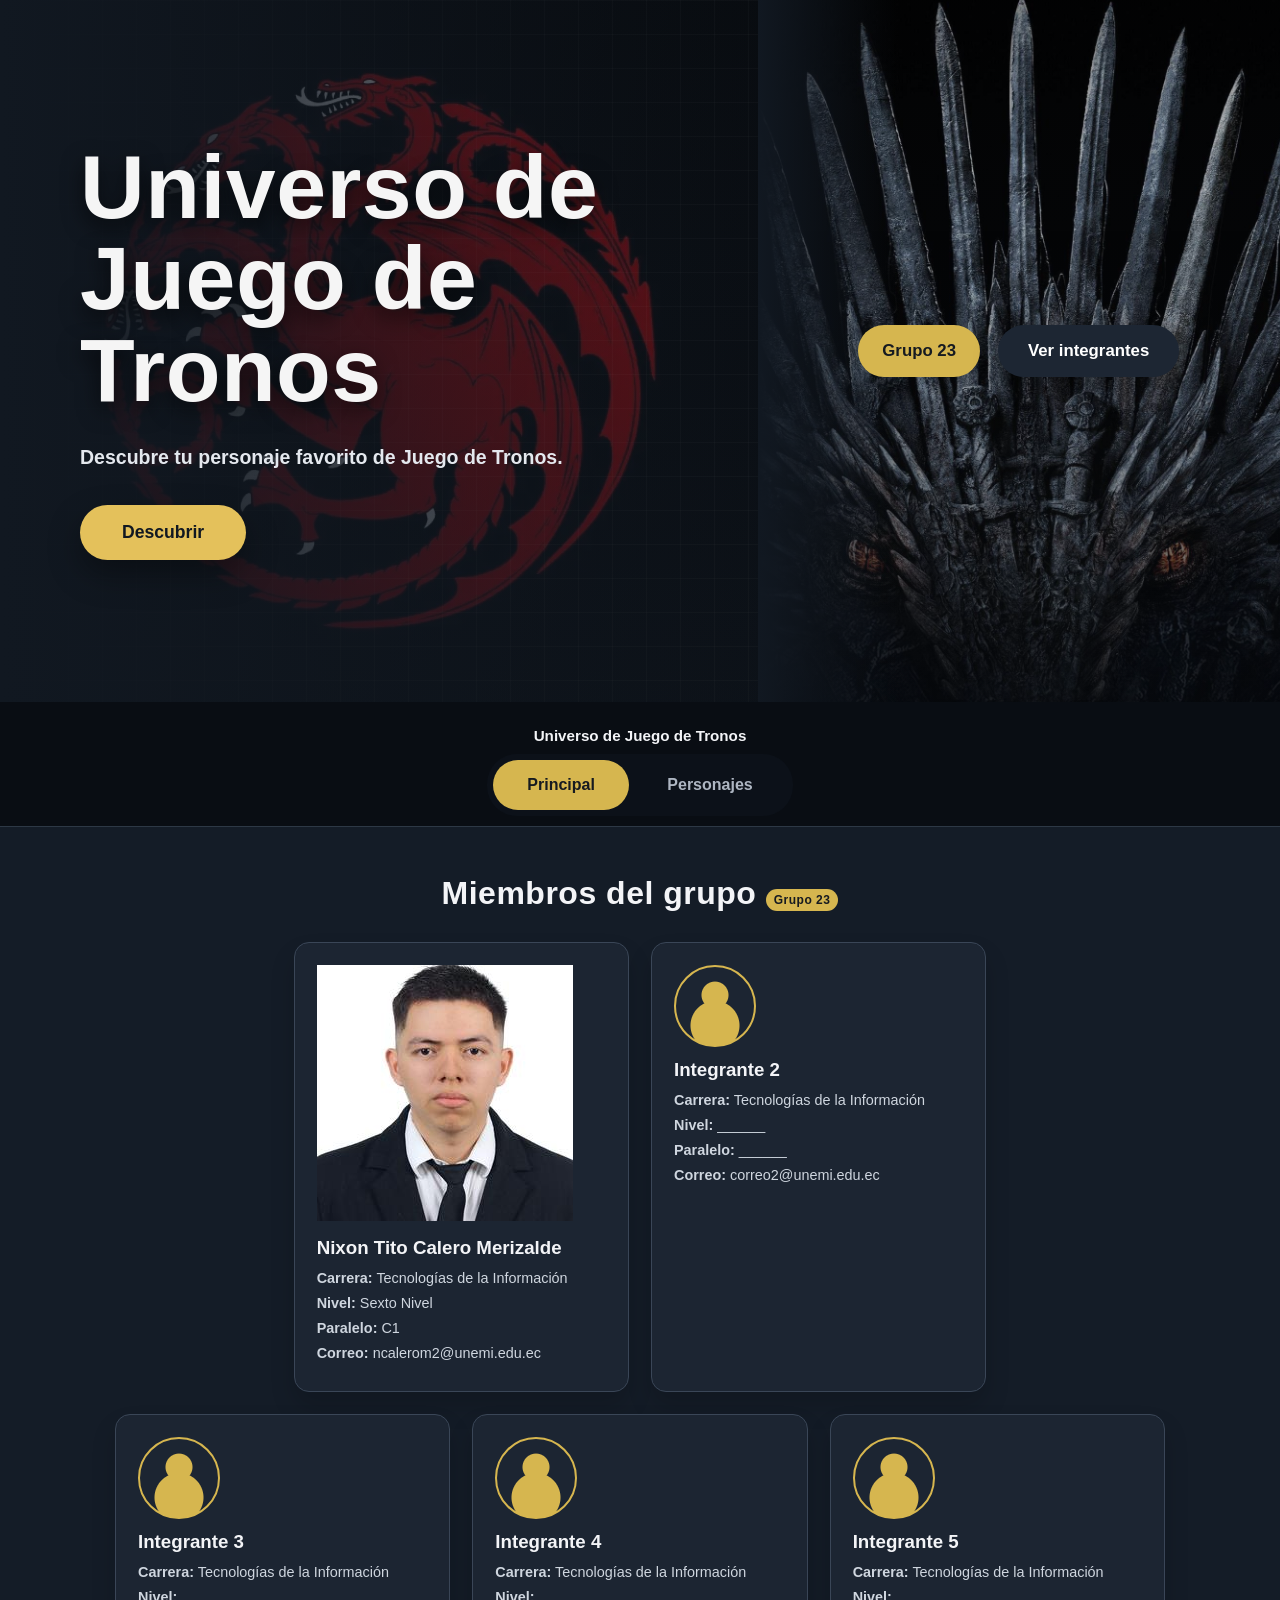
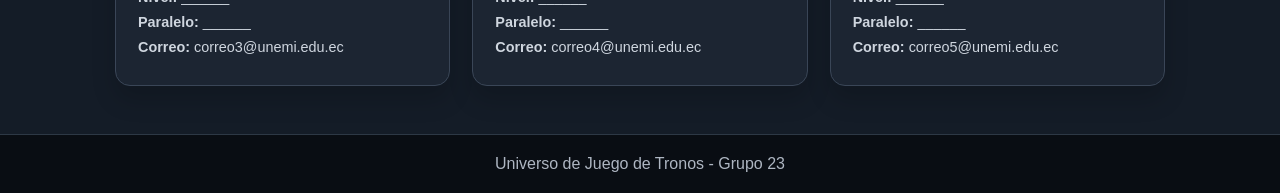
==== index.html @ a5ca1d45 "Add files via upload" ====
<!DOCTYPE html>
<html lang="es">
<head>
  <meta charset="UTF-8" />
  <meta name="viewport" content="width=device-width, initial-scale=1.0" />
  <title>Universo de Juego de Tronos</title>
  <link rel="stylesheet" href="styles.css" />
</head>
<body>

  <header class="hero">
    <section class="hero-title">
      <div class="hero-text">
        <h1>Universo de<br>Juego de<br>Tronos</h1>

        <p class="hero-description">
          Descubre tu personaje favorito de Juego de Tronos.
        </p>

        <a href="personajes.html" class="hero-btn">Descubrir</a>
      </div>
    </section>

    <section class="hero-side">
      <div class="hero-card">
        <span class="tag">Grupo 23</span>
        <a href="#integrantes" class="btn-dark">Ver integrantes</a>
      </div>
    </section>
  </header>

  <nav class="main-nav">
    <p>Universo de Juego de Tronos</p>

    <div class="nav-links">
      <a class="active" href="index.html">Principal</a>
      <a href="personajes.html">Personajes</a>
    </div>
  </nav>

  <main>
    <section id="integrantes" class="section">
      <h2>Miembros del grupo <span class="tag small">Grupo 23</span></h2>

      <div class="members-grid">
        <article class="member-card">
          <img class="member-photo" src="assets/nixon.jpg" alt="Foto de Nixon">
          <h3>Nixon Tito Calero Merizalde </h3>
          <p><b>Carrera:</b> Tecnologías de la Información</p>
          <p><b>Nivel:</b> Sexto Nivel </p>
          <p><b>Paralelo:</b> C1 </p>
          <p><b>Correo:</b> ncalerom2@unemi.edu.ec</p>
        </article>

        <article class="member-card">
          <div class="avatar"></div>
          <h3>Integrante 2</h3>
          <p><b>Carrera:</b> Tecnologías de la Información</p>
          <p><b>Nivel:</b> ______</p>
          <p><b>Paralelo:</b> ______</p>
          <p><b>Correo:</b> correo2@unemi.edu.ec</p>
        </article>

        <article class="member-card">
          <div class="avatar"></div>
          <h3>Integrante 3</h3>
          <p><b>Carrera:</b> Tecnologías de la Información</p>
          <p><b>Nivel:</b> ______</p>
          <p><b>Paralelo:</b> ______</p>
          <p><b>Correo:</b> correo3@unemi.edu.ec</p>
        </article>

        <article class="member-card">
          <div class="avatar"></div>
          <h3>Integrante 4</h3>
          <p><b>Carrera:</b> Tecnologías de la Información</p>
          <p><b>Nivel:</b> ______</p>
          <p><b>Paralelo:</b> ______</p>
          <p><b>Correo:</b> correo4@unemi.edu.ec</p>
        </article>

        <article class="member-card">
          <div class="avatar"></div>
          <h3>Integrante 5</h3>
          <p><b>Carrera:</b> Tecnologías de la Información</p>
          <p><b>Nivel:</b> ______</p>
          <p><b>Paralelo:</b> ______</p>
          <p><b>Correo:</b> correo5@unemi.edu.ec</p>
        </article>
      </div>
    </section>
  </main>

  <footer>
    <p>Universo de Juego de Tronos - Grupo 23</p>
  </footer>

</body>
</html>
---- styles.css ----
*{
  box-sizing:border-box;
  margin:0;
  padding:0;
}

html{
  scroll-behavior:smooth;
}

body{
  min-height:100vh;
  background:#111821;
  color:#f3f4f7;
  font-family:"Trebuchet MS", Arial, Helvetica, sans-serif;
}

a{
  color:inherit;
  text-decoration:none;
}

.hero{
  width:100%;
  margin:0;
  display:grid;
  grid-template-columns:1.45fr 1fr;
  min-height:78vh;
  background:#151c25;
  overflow:hidden;
}

.hero-title{
  display:flex;
  align-items:center;
  padding:70px 80px;
  background:
    linear-gradient(rgba(17,24,33,.45),rgba(17,24,33,.72)),
    url("assets/dragon.jpg") center center/cover no-repeat;
  position:relative;
  overflow:hidden;
}

.hero-title::before{
  content:"";
  position:absolute;
  inset:0;
  background:
    linear-gradient(rgba(255,255,255,.025) 1px,transparent 1px),
    linear-gradient(90deg,rgba(255,255,255,.025) 1px,transparent 1px);
  background-size:34px 34px;
}

.hero-title::after{
  content:"";
  position:absolute;
  inset:0;
  background:linear-gradient(90deg,#111821 0%,rgba(17,24,33,.55) 45%,rgba(17,24,33,.08) 100%);
}

.hero-text{
  max-width:760px;
  position:relative;
  z-index:2;
}

.hero-title h1{
  font-size:clamp(4rem,7vw,6.6rem);
  line-height:1.02;
  letter-spacing:.5px;
  font-weight:900;
  color:#f5f5f5;
  text-shadow:0 8px 22px rgba(0,0,0,.65);
}

.hero-description{
  max-width:620px;
  margin-top:26px;
  font-size:1.22rem;
  line-height:1.6;
  color:#e4e8ee;
  font-weight:700;
}

.hero-btn{
  display:inline-block;
  margin-top:32px;
  background:#e4c15b;
  color:#111821;
  font-weight:900;
  padding:17px 42px;
  border-radius:45px;
  font-size:1.1rem;
  transition:.25s;
  box-shadow:0 14px 32px rgba(0,0,0,.35);
}

.hero-btn:hover{
  transform:translateY(-3px);
  background:#f0cb63;
}

.hero-side{
  background:
    linear-gradient(rgba(8,12,18,.10),rgba(8,12,18,.55)),
    url("assets/banner.jpg") center center/cover no-repeat;
  display:flex;
  align-items:center;
  justify-content:center;
  padding:48px 42px;
  min-height:78vh;
  position:relative;
}

.hero-side::before{
  content:"";
  position:absolute;
  left:0;
  top:0;
  bottom:0;
  width:140px;
  background:linear-gradient(90deg,#111821,transparent);
}

.hero-card{
  width:100%;
  position:relative;
  z-index:2;
  display:flex;
  justify-content:center;
  align-items:center;
  gap:18px;
}

.tag{
  display:inline-block;
  background:#d6b64f;
  color:#161a20;
  font-weight:900;
  padding:16px 24px;
  border-radius:28px;
  font-size:1.05rem;
}

.tag.small{
  padding:4px 8px;
  font-size:.75rem;
  border-radius:14px;
}

.btn-dark{
  display:inline-block;
  background:#1d2633;
  color:#fff;
  padding:16px 30px;
  border-radius:28px;
  font-weight:900;
  font-size:1.05rem;
  box-shadow:0 10px 25px rgba(0,0,0,.35);
  transition:.25s;
}

.btn-dark:hover{
  background:#273245;
  transform:translateY(-2px);
}

.main-nav{
  width:100%;
  margin:0;
  background:#090d13;
  border-bottom:1px solid #2d3845;
  display:flex;
  flex-direction:column;
  align-items:center;
  padding:25px 15px 10px;
}

.main-nav p{
  font-size:.95rem;
  font-weight:900;
  margin-bottom:10px;
}

.nav-links{
  background:#0c1119;
  border-radius:30px;
  padding:6px;
}

.nav-links a{
  display:inline-block;
  padding:16px 34px;
  border-radius:26px;
  color:#aeb6c2;
  font-weight:900;
  transition:.25s;
}

.nav-links a:hover,
.nav-links a.active{
  background:#d6b64f;
  color:#161a20;
}

.section{
  width:100%;
  margin:0;
  padding:48px 20px;
  background:#141c27;
  border-bottom:1px solid #2d3845;
}

.section h2{
  text-align:center;
  font-size:2rem;
  margin-bottom:30px;
  font-weight:900;
  letter-spacing:.5px;
}

.members-grid{
  max-width:1050px;
  margin:0 auto;
  display:grid;
  grid-template-columns:repeat(6,1fr);
  gap:22px;
}

.member-card{
  grid-column:span 2;
}

.member-card:nth-child(1){
  grid-column:2 / span 2;
}

.member-card:nth-child(2){
  grid-column:4 / span 2;
}

.member-card:nth-child(3){
  grid-column:1 / span 2;
}

.member-card:nth-child(4){
  grid-column:3 / span 2;
}

.member-card:nth-child(5){
  grid-column:5 / span 2;
}

.member-card,
.character-card{
  background:rgba(29,38,51,.95);
  border:1px solid #3a4657;
  border-radius:15px;
  padding:22px;
  box-shadow:0 14px 24px rgba(0,0,0,.16);
}

.member-card h3,
.character-card h3{
  margin:12px 0 10px;
  font-weight:900;
}

.member-card p,
.character-card p{
  font-size:.9rem;
  color:#cfd6df;
  margin:7px 0;
  line-height:1.25;
}

.avatar{
  width:82px;
  height:82px;
  border:2px solid #d6b64f;
  border-radius:50%;
  background:
    radial-gradient(circle at 50% 36%,#d6b64f 0 13px,transparent 14px),
    radial-gradient(circle at 50% 75%,#d6b64f 0 24px,transparent 25px);
}

.page-header{
  width:100%;
  margin:0;
  padding:70px 25px;
  background:
    linear-gradient(rgba(8,12,18,.68),rgba(8,12,18,.82)),
    url("assets/banner.jpg") center/cover;
  border:none;
  text-align:center;
}

.page-header h1{
  font-size:clamp(2.4rem,5vw,4.7rem);
  letter-spacing:2px;
  font-weight:900;
}

.page-header p,
.section-text{
  color:#cfd6df;
  text-align:center;
  margin-top:12px;
}

.quiz-section h2{
  margin-bottom:8px;
}

.quiz-box{
  margin:28px auto 0;
  max-width:760px;
  display:grid;
  grid-template-columns:1fr;
  gap:16px;
  background:rgba(29,38,51,.95);
  border:1px solid #3a4657;
  border-radius:14px;
  padding:24px;
}

.quiz-box label{
  color:#f3f4f7;
  font-weight:800;
}

.quiz-box select,
#buscador{
  width:100%;
  margin-top:8px;
  padding:13px;
  border:1px solid #3a4657;
  border-radius:8px;
  background:#101720;
  color:#f3f4f7;
}

.quiz-box button,
.card-btn{
  border:0;
  background:#d6b64f;
  color:#161a20;
  padding:13px 18px;
  border-radius:25px;
  font-weight:900;
  cursor:pointer;
}

.quiz-result{
  max-width:760px;
  margin:22px auto 0;
  display:grid;
  grid-template-columns:130px 1fr;
  gap:18px;
  align-items:center;
  background:#1d2633;
  border:1px solid #d6b64f;
  border-radius:14px;
  padding:18px;
}

.quiz-result img{
  width:130px;
  height:130px;
  object-fit:cover;
  border-radius:12px;
}

.section-head{
  max-width:1100px;
  margin:0 auto 24px;
  display:flex;
  justify-content:space-between;
  gap:25px;
  align-items:end;
}

.section-head h2,
.section-head .section-text{
  text-align:left;
  margin-bottom:0;
}

#buscador{
  max-width:320px;
}

.status{
  text-align:center;
  color:#cfd6df;
  padding:20px;
}

.characters-grid{
  max-width:1100px;
  margin:0 auto;
  display:grid;
  grid-template-columns:repeat(4,1fr);
  gap:18px;
}

.character-card{
  padding:0;
  overflow:hidden;
  transition:transform .25s,border-color .25s;
}

.character-card:hover{
  transform:translateY(-5px);
  border-color:#d6b64f;
}

.character-card img{
  width:100%;
  height:230px;
  object-fit:cover;
  display:block;
}

.character-info{
  padding:18px;
}

.card-btn{
  width:100%;
  margin-top:12px;
}

.modal{
  position:fixed;
  inset:0;
  background:rgba(0,0,0,.75);
  display:flex;
  justify-content:center;
  align-items:center;
  padding:20px;
}

.modal-content{
  max-width:420px;
  width:100%;
  background:#1d2633;
  border:1px solid #d6b64f;
  border-radius:16px;
  padding:24px;
  position:relative;
}

.modal-content img{
  width:100%;
  height:270px;
  object-fit:cover;
  border-radius:12px;
  margin-bottom:14px;
}

.close{
  position:absolute;
  top:10px;
  right:14px;
  border:0;
  background:transparent;
  color:#fff;
  font-size:2rem;
  cursor:pointer;
}

.hidden{
  display:none;
}

footer{
  width:100%;
  margin:0;
  background:#090d13;
  padding:20px;
  text-align:center;
  color:#aeb6c2;
}

@media(max-width:900px){
  .hero{
    grid-template-columns:1fr;
    min-height:auto;
  }

  .hero-title,
  .hero-side{
    min-height:auto;
    padding:36px 24px;
  }

  .hero-title h1{
    font-size:clamp(3rem,11vw,4.6rem);
  }

  .hero-card{
    justify-content:flex-start;
  }

  .members-grid{
    grid-template-columns:repeat(2,1fr);
  }

  .member-card,
  .member-card:nth-child(1),
  .member-card:nth-child(2),
  .member-card:nth-child(3),
  .member-card:nth-child(4),
  .member-card:nth-child(5){
    grid-column:auto;
  }

  .characters-grid{
    grid-template-columns:repeat(2,1fr);
  }

  .section-head{
    flex-direction:column;
    align-items:stretch;
  }

  #buscador{
    max-width:100%;
  }
}

@media(max-width:560px){
  .hero-title{
    padding:30px 22px;
  }

  .hero-title h1{
    letter-spacing:1px;
  }

  .hero-card{
    flex-direction:column;
    align-items:flex-start;
  }

  .tag,
  .btn-dark{
    font-size:.95rem;
    padding:13px 22px;
  }

  .members-grid,
  .characters-grid,
  .quiz-result{
    grid-template-columns:1fr;
  }

  .nav-links a{
    padding:13px 18px;
  }
}
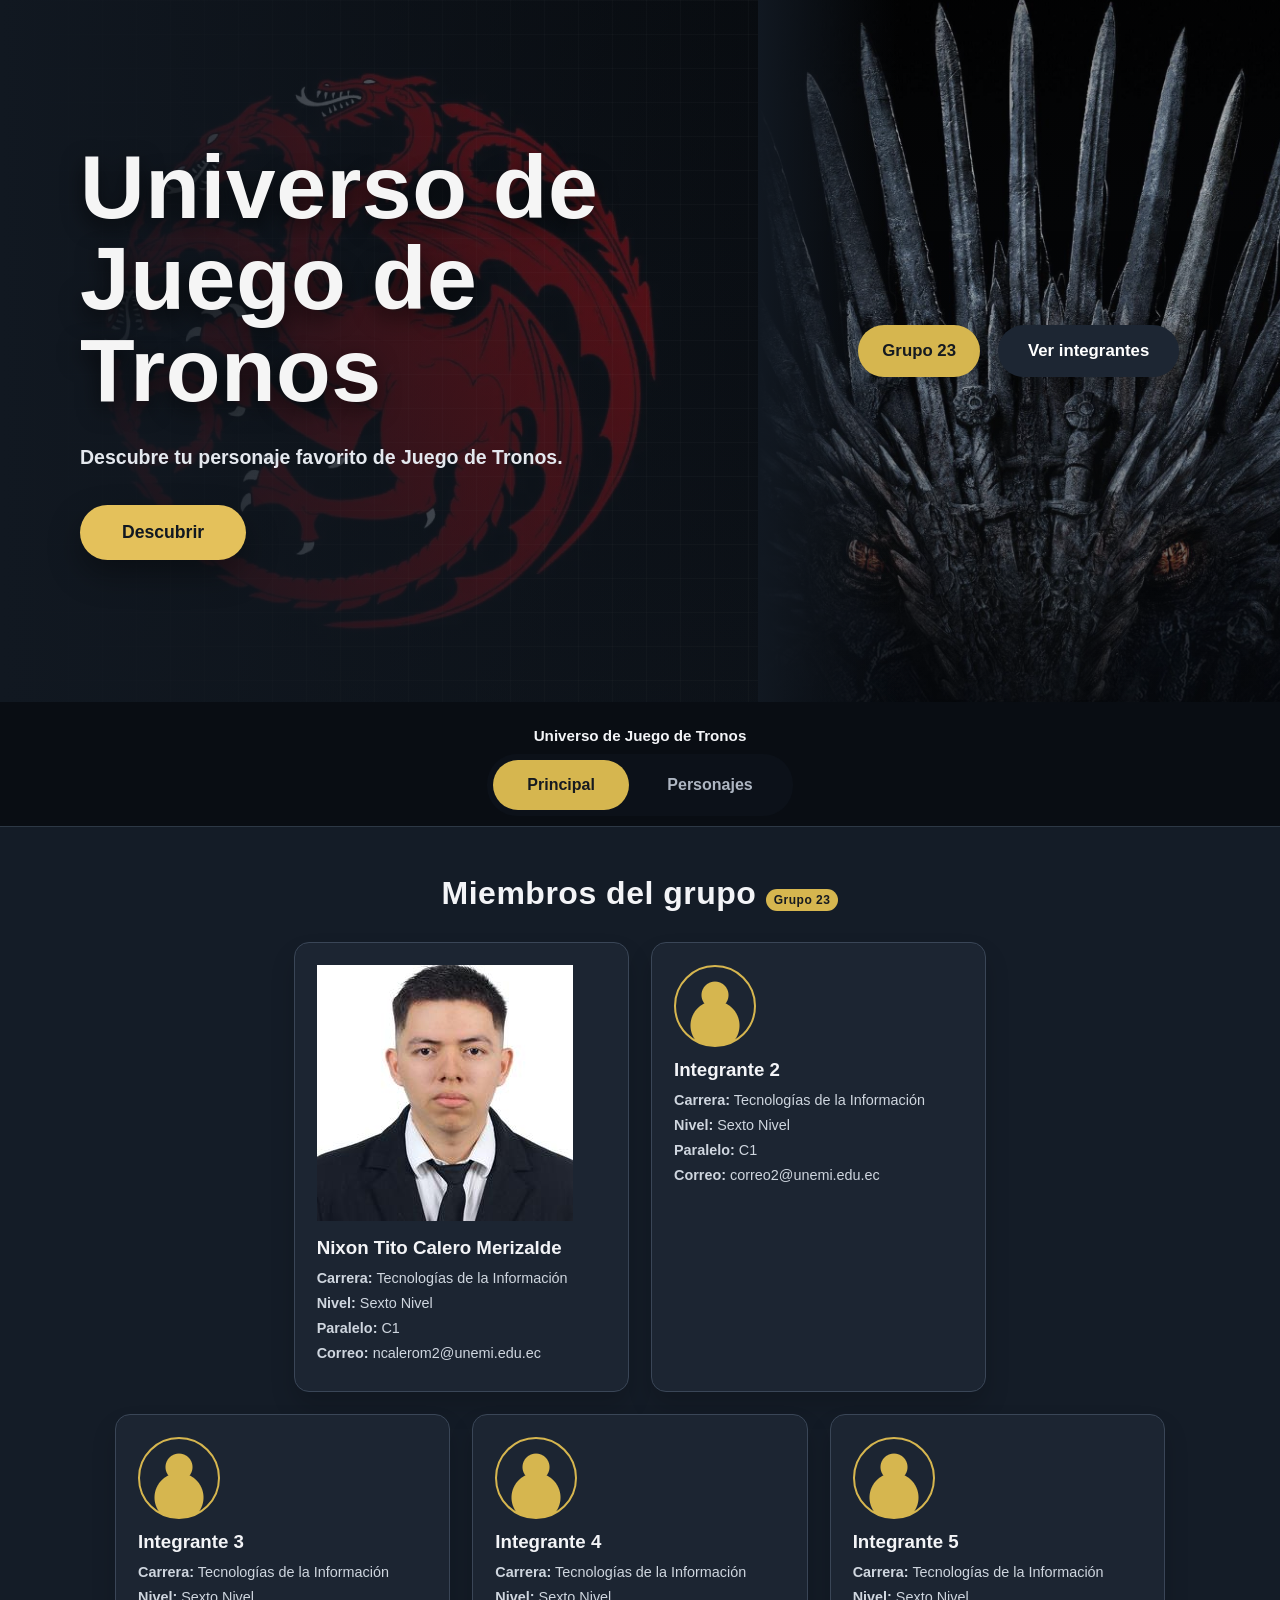
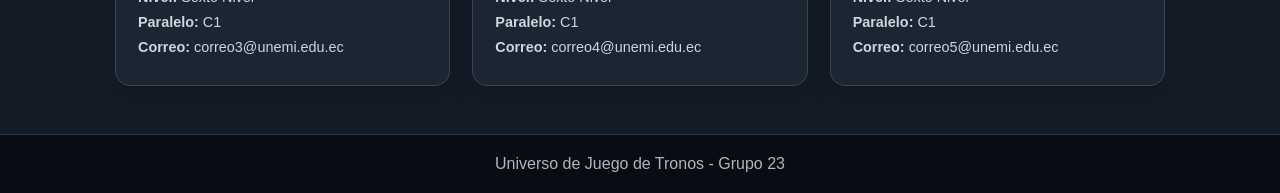
==== commit 37bbed2f: "Update index.html" ====
--- a/index.html
+++ b/index.html
@@ -55,9 +55,9 @@
         <article class="member-card">
           <div class="avatar"></div>
           <h3>Integrante 2</h3>
-          <p><b>Carrera:</b> Tecnologías de la Información</p>
-          <p><b>Nivel:</b> ______</p>
-          <p><b>Paralelo:</b> ______</p>
+           <p><b>Carrera:</b> Tecnologías de la Información</p>
+          <p><b>Nivel:</b> Sexto Nivel </p>
+          <p><b>Paralelo:</b> C1 </p>
           <p><b>Correo:</b> correo2@unemi.edu.ec</p>
         </article>
 
@@ -65,26 +65,26 @@
           <div class="avatar"></div>
           <h3>Integrante 3</h3>
           <p><b>Carrera:</b> Tecnologías de la Información</p>
-          <p><b>Nivel:</b> ______</p>
-          <p><b>Paralelo:</b> ______</p>
+          <p><b>Nivel:</b> Sexto Nivel </p>
+          <p><b>Paralelo:</b> C1 </p>
           <p><b>Correo:</b> correo3@unemi.edu.ec</p>
         </article>
 
         <article class="member-card">
           <div class="avatar"></div>
           <h3>Integrante 4</h3>
-          <p><b>Carrera:</b> Tecnologías de la Información</p>
-          <p><b>Nivel:</b> ______</p>
-          <p><b>Paralelo:</b> ______</p>
+           <p><b>Carrera:</b> Tecnologías de la Información</p>
+          <p><b>Nivel:</b> Sexto Nivel </p>
+          <p><b>Paralelo:</b> C1 </p>
           <p><b>Correo:</b> correo4@unemi.edu.ec</p>
         </article>
 
         <article class="member-card">
           <div class="avatar"></div>
           <h3>Integrante 5</h3>
-          <p><b>Carrera:</b> Tecnologías de la Información</p>
-          <p><b>Nivel:</b> ______</p>
-          <p><b>Paralelo:</b> ______</p>
+           <p><b>Carrera:</b> Tecnologías de la Información</p>
+          <p><b>Nivel:</b> Sexto Nivel </p>
+          <p><b>Paralelo:</b> C1 </p>
           <p><b>Correo:</b> correo5@unemi.edu.ec</p>
         </article>
       </div>
@@ -96,4 +96,4 @@
   </footer>
 
 </body>
-</html>+</html>
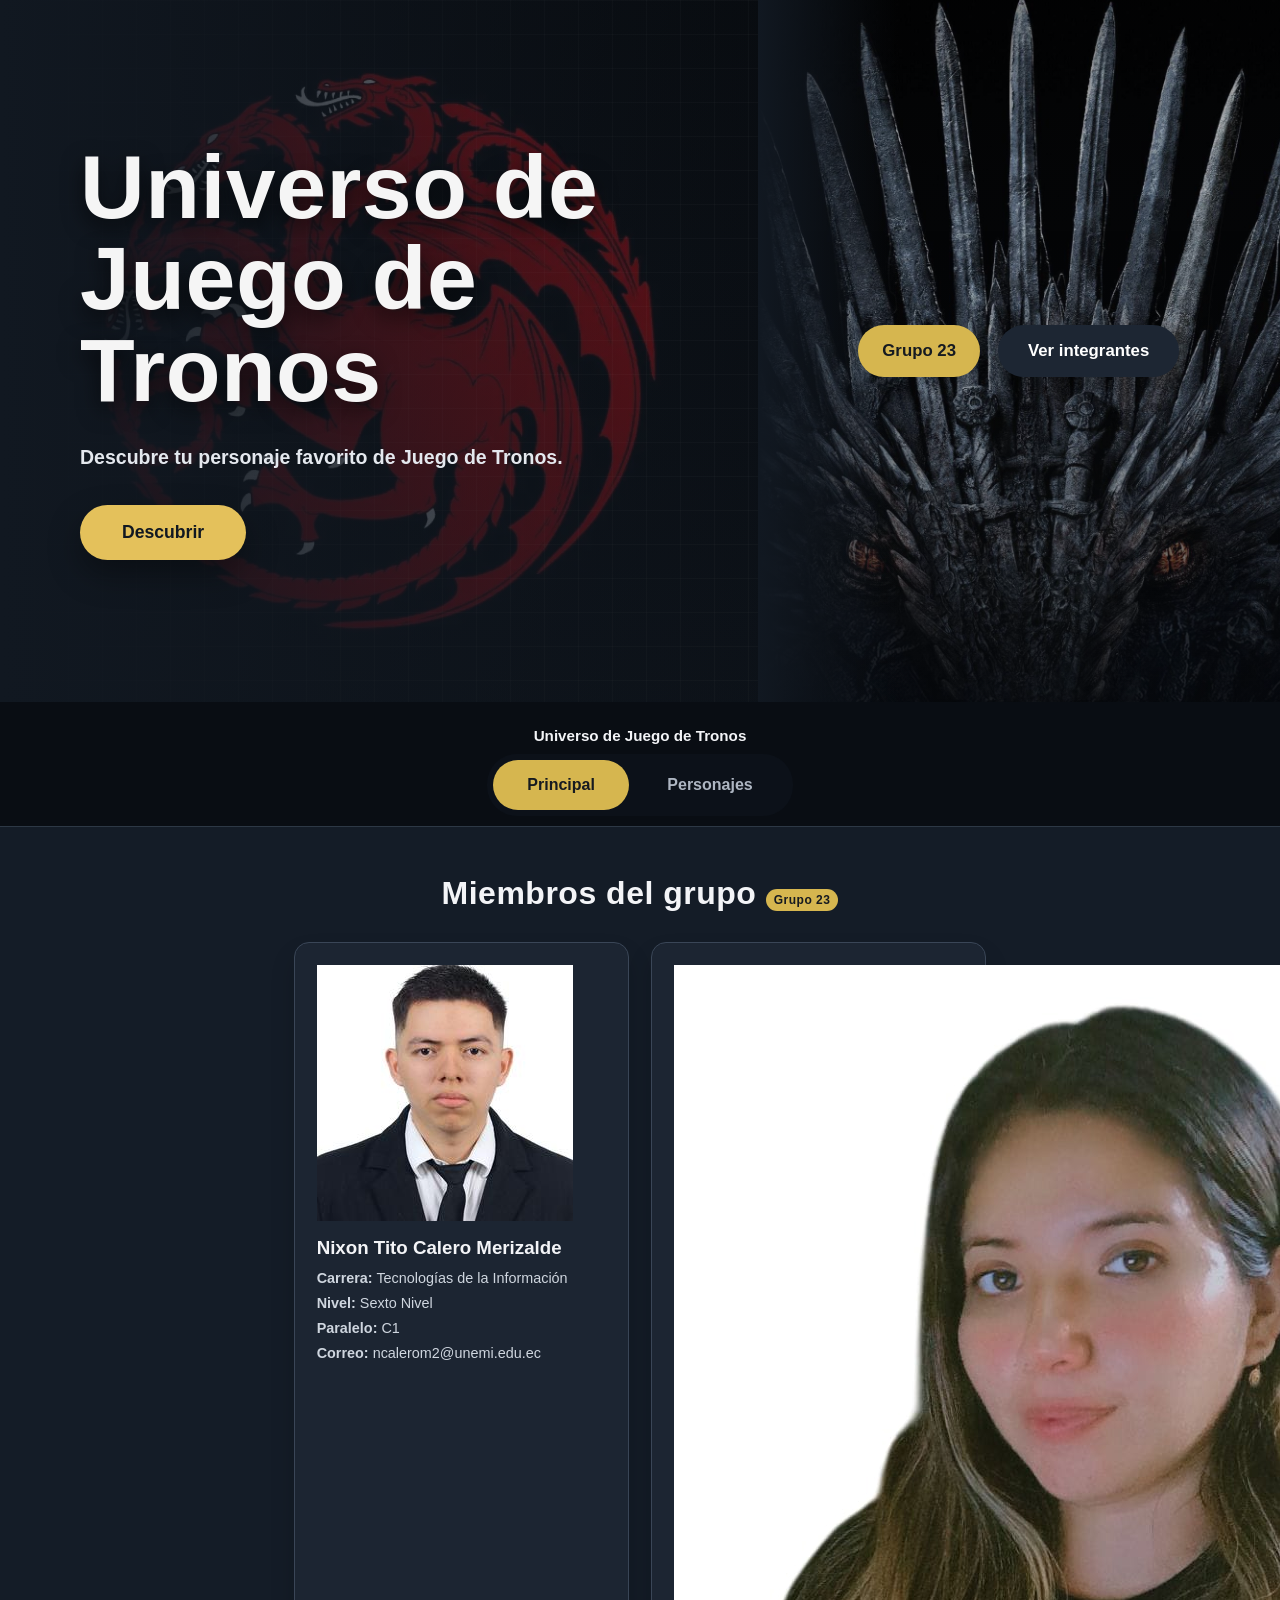
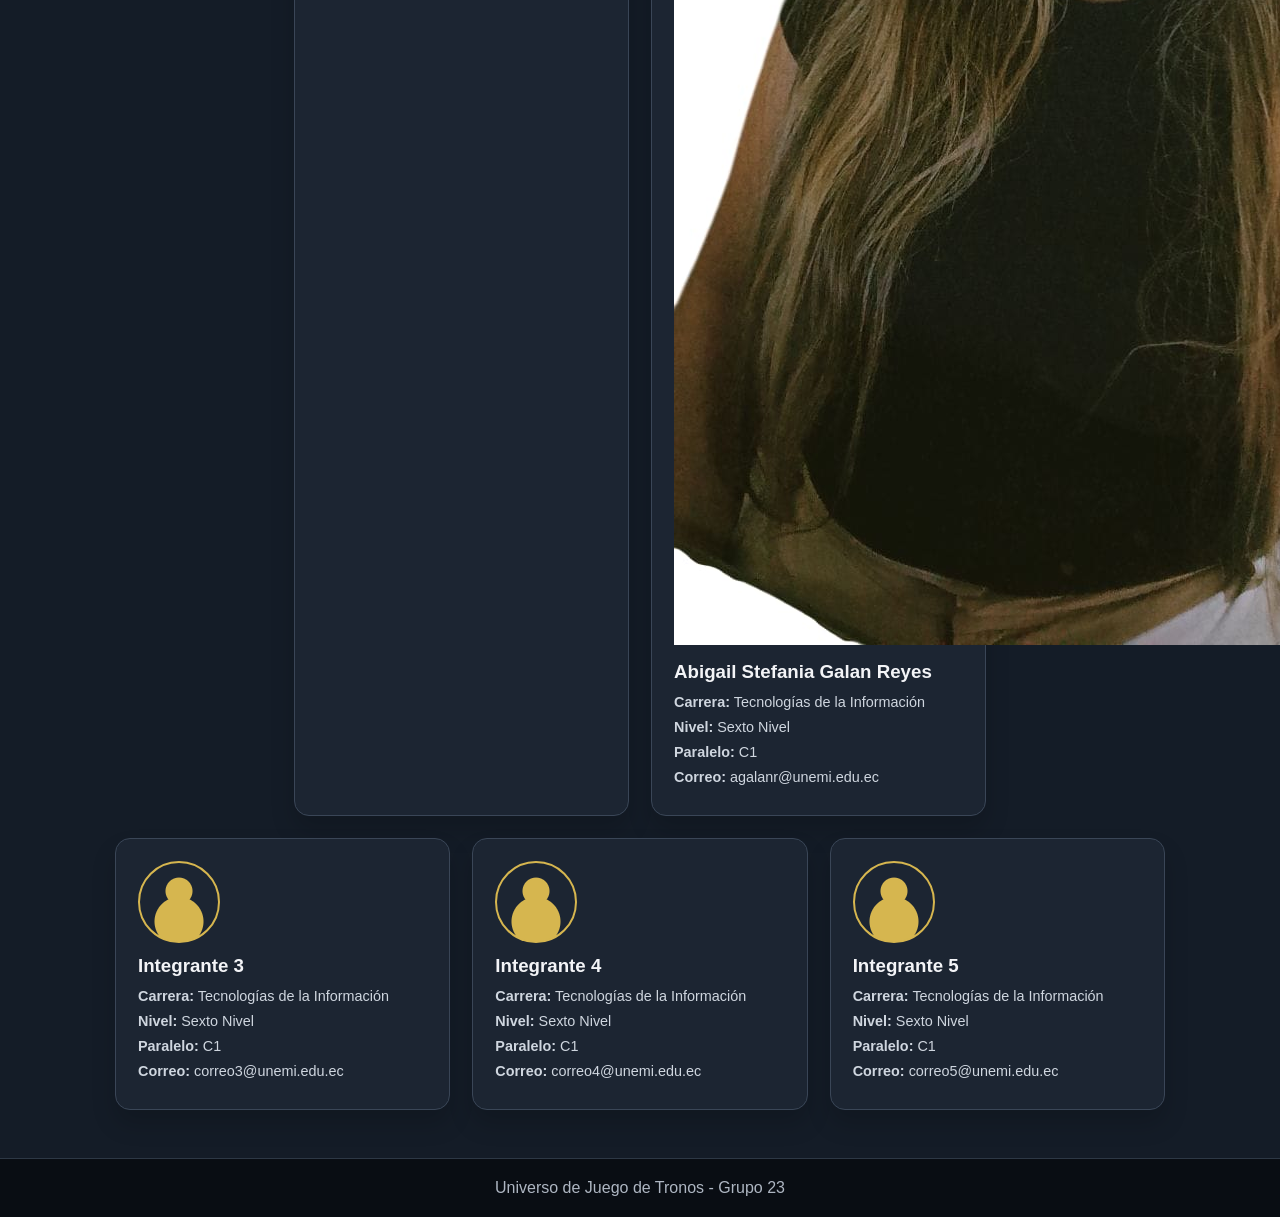
==== commit 465e24a5: "Update index.html" ====
--- a/index.html
+++ b/index.html
@@ -53,12 +53,12 @@
         </article>
 
         <article class="member-card">
-          <div class="avatar"></div>
-          <h3>Integrante 2</h3>
+          <img class="member-photo" src="assets/abigail.jpg" alt="Foto de Abigail">
+          <h3>Abigail Stefania Galan Reyes </h3>
            <p><b>Carrera:</b> Tecnologías de la Información</p>
           <p><b>Nivel:</b> Sexto Nivel </p>
           <p><b>Paralelo:</b> C1 </p>
-          <p><b>Correo:</b> correo2@unemi.edu.ec</p>
+          <p><b>Correo:</b> agalanr@unemi.edu.ec</p>
         </article>
 
         <article class="member-card">
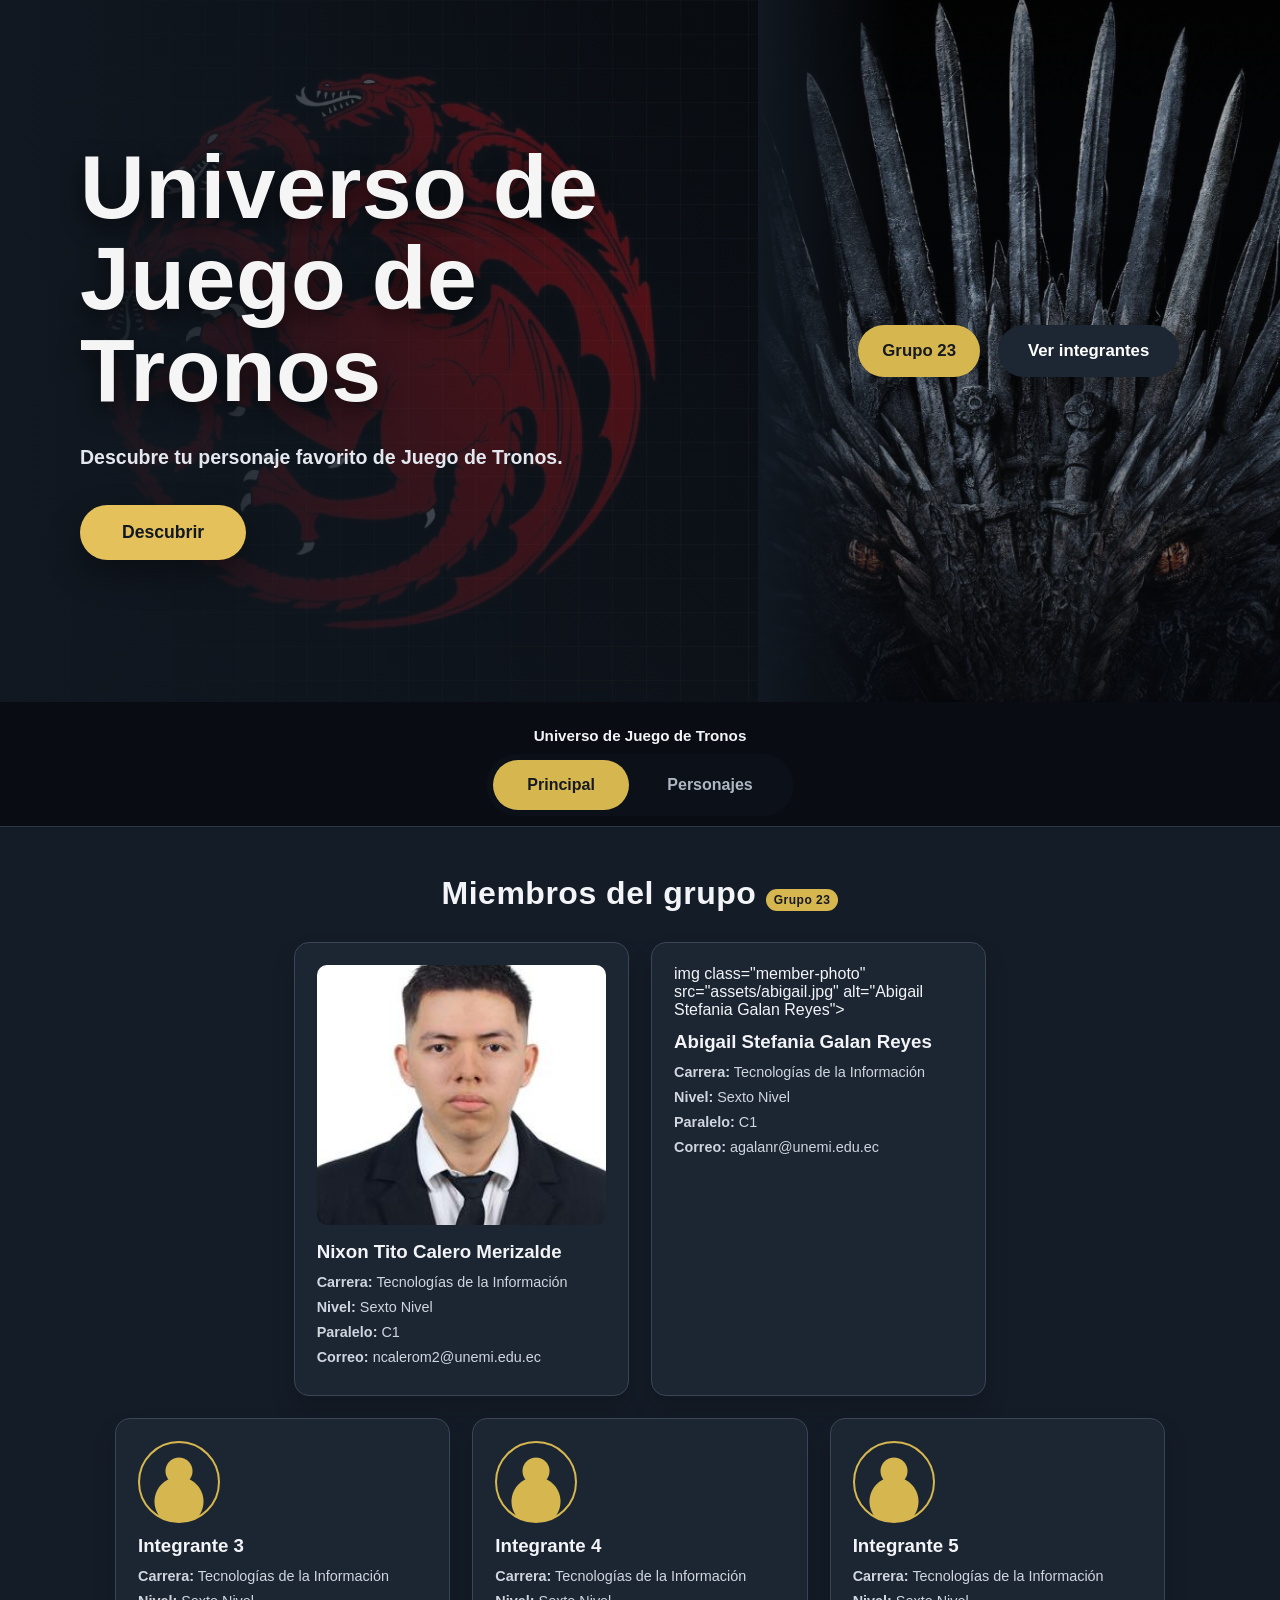
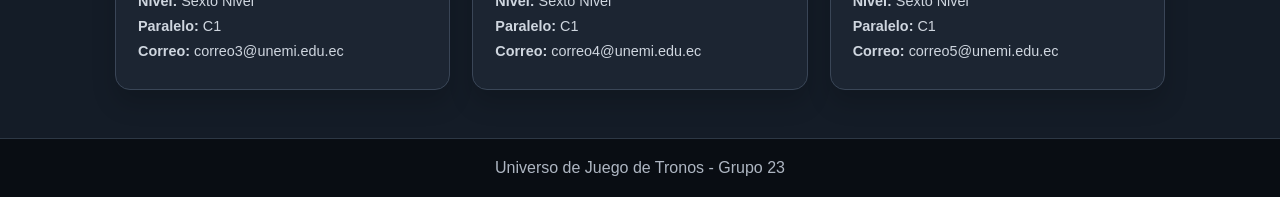
==== commit db1dd3d0: "Update index.html" ====
--- a/index.html
+++ b/index.html
@@ -44,7 +44,7 @@
 
       <div class="members-grid">
         <article class="member-card">
-          <img class="member-photo" src="assets/nixon.jpg" alt="Foto de Nixon">
+          <img class="member-photo" src="assets/nixon.jpg" alt="Foto de Nixon Tito Calero Merizalde">
           <h3>Nixon Tito Calero Merizalde </h3>
           <p><b>Carrera:</b> Tecnologías de la Información</p>
           <p><b>Nivel:</b> Sexto Nivel </p>
@@ -53,7 +53,7 @@
         </article>
 
         <article class="member-card">
-          <img class="member-photo" src="assets/abigail.jpg" alt="Foto de Abigail">
+          img class="member-photo" src="assets/abigail.jpg" alt="Abigail Stefania Galan Reyes">
           <h3>Abigail Stefania Galan Reyes </h3>
            <p><b>Carrera:</b> Tecnologías de la Información</p>
           <p><b>Nivel:</b> Sexto Nivel </p>
--- a/styles.css
+++ b/styles.css
@@ -282,6 +282,20 @@
   background:
     radial-gradient(circle at 50% 36%,#d6b64f 0 13px,transparent 14px),
     radial-gradient(circle at 50% 75%,#d6b64f 0 24px,transparent 25px);
+}
+
+.member-card{
+  overflow:hidden;
+}
+
+.member-photo{
+  width:100%;
+  height:260px;
+  object-fit:cover;
+  object-position:center;
+  display:block;
+  border-radius:10px;
+  margin-bottom:16px;
 }
 
 .page-header{
@@ -559,4 +573,4 @@
   .nav-links a{
     padding:13px 18px;
   }
-}+}
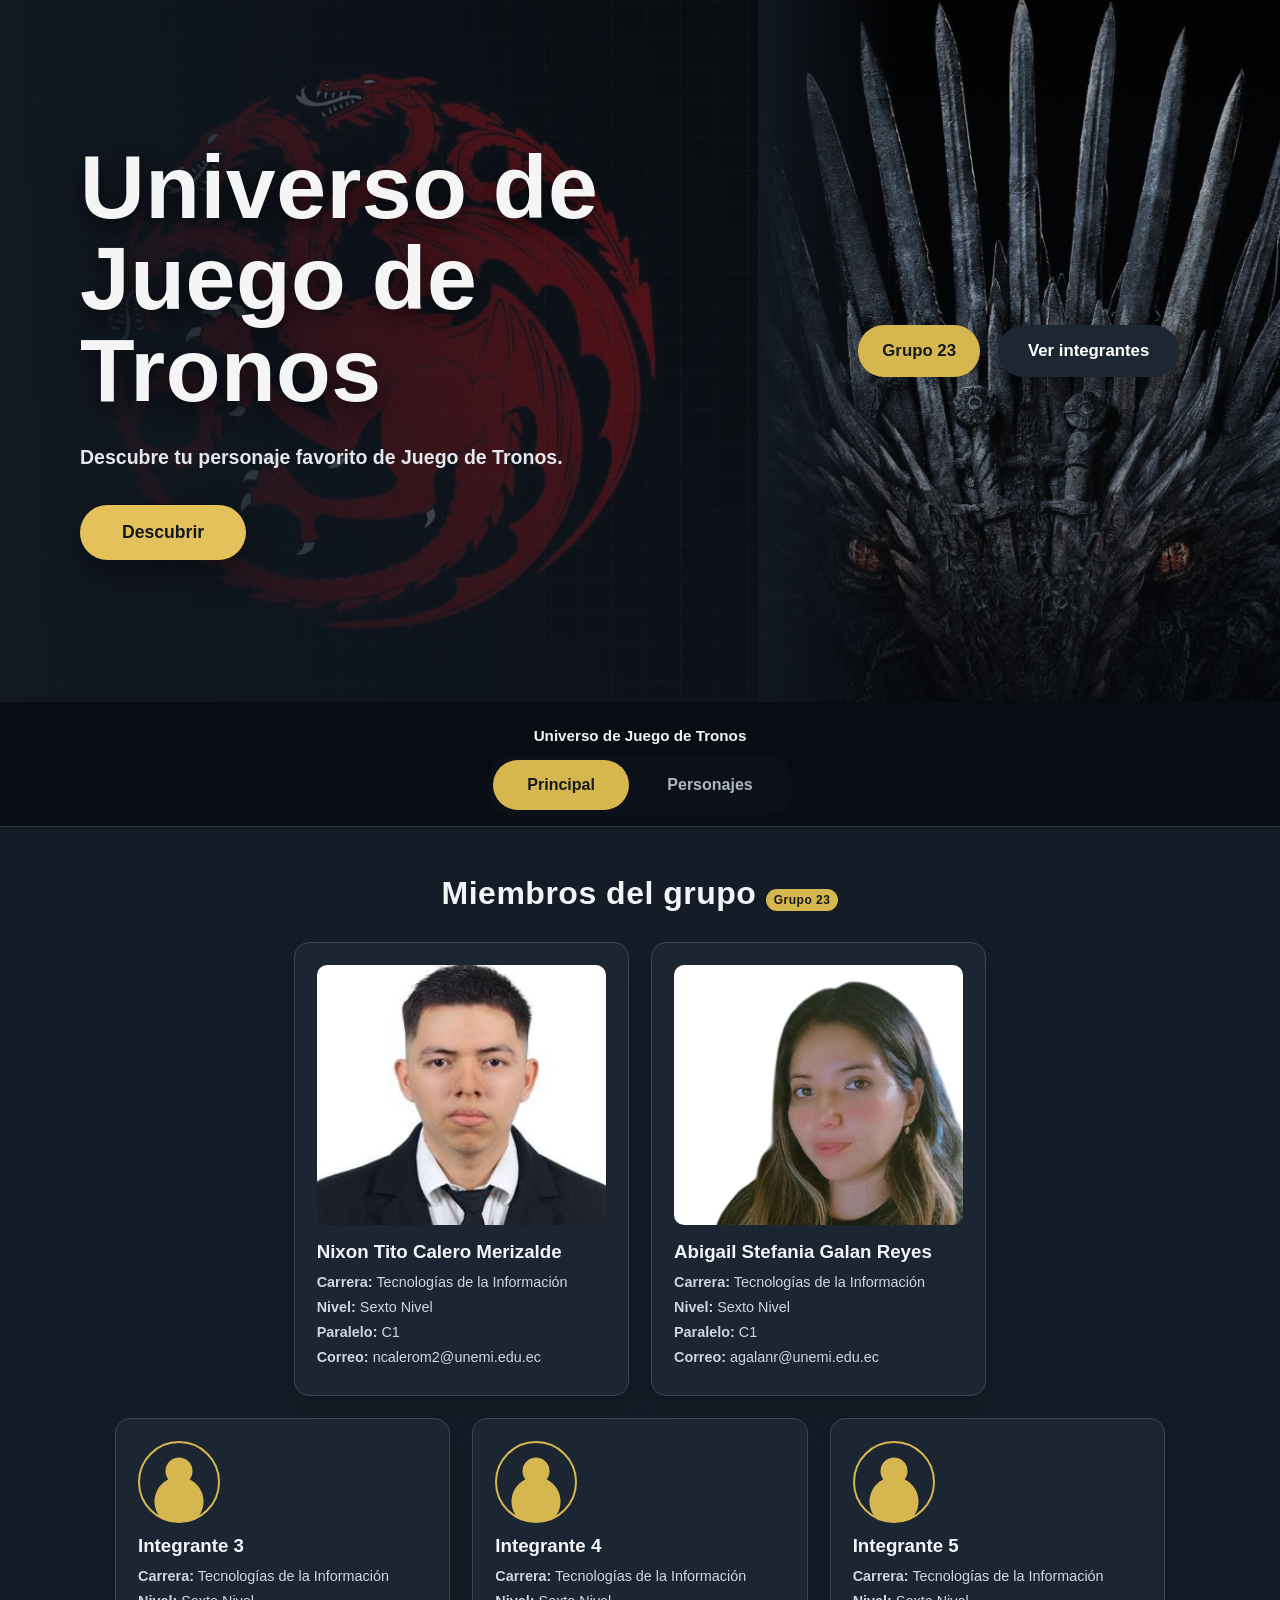
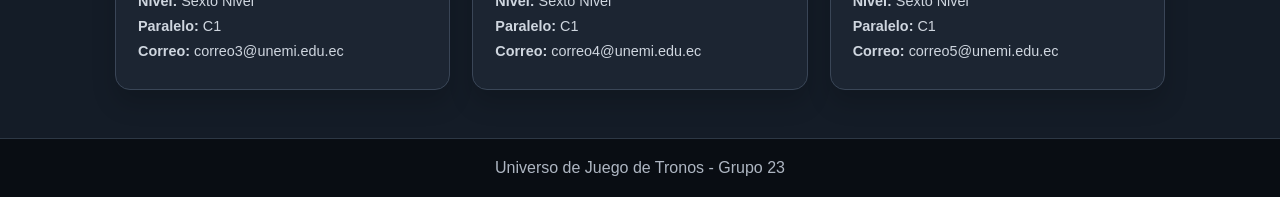
==== commit e5df202b: "Update index.html" ====
--- a/index.html
+++ b/index.html
@@ -53,7 +53,7 @@
         </article>
 
         <article class="member-card">
-          img class="member-photo" src="assets/abigail.jpg" alt="Abigail Stefania Galan Reyes">
+          <img class="member-photo" src="assets/abigail.jpg" alt="Abigail Stefania Galan Reyes">
           <h3>Abigail Stefania Galan Reyes </h3>
            <p><b>Carrera:</b> Tecnologías de la Información</p>
           <p><b>Nivel:</b> Sexto Nivel </p>
--- a/styles.css
+++ b/styles.css
@@ -292,7 +292,7 @@
   width:100%;
   height:260px;
   object-fit:cover;
-  object-position:center;
+  object-position:center top;
   display:block;
   border-radius:10px;
   margin-bottom:16px;
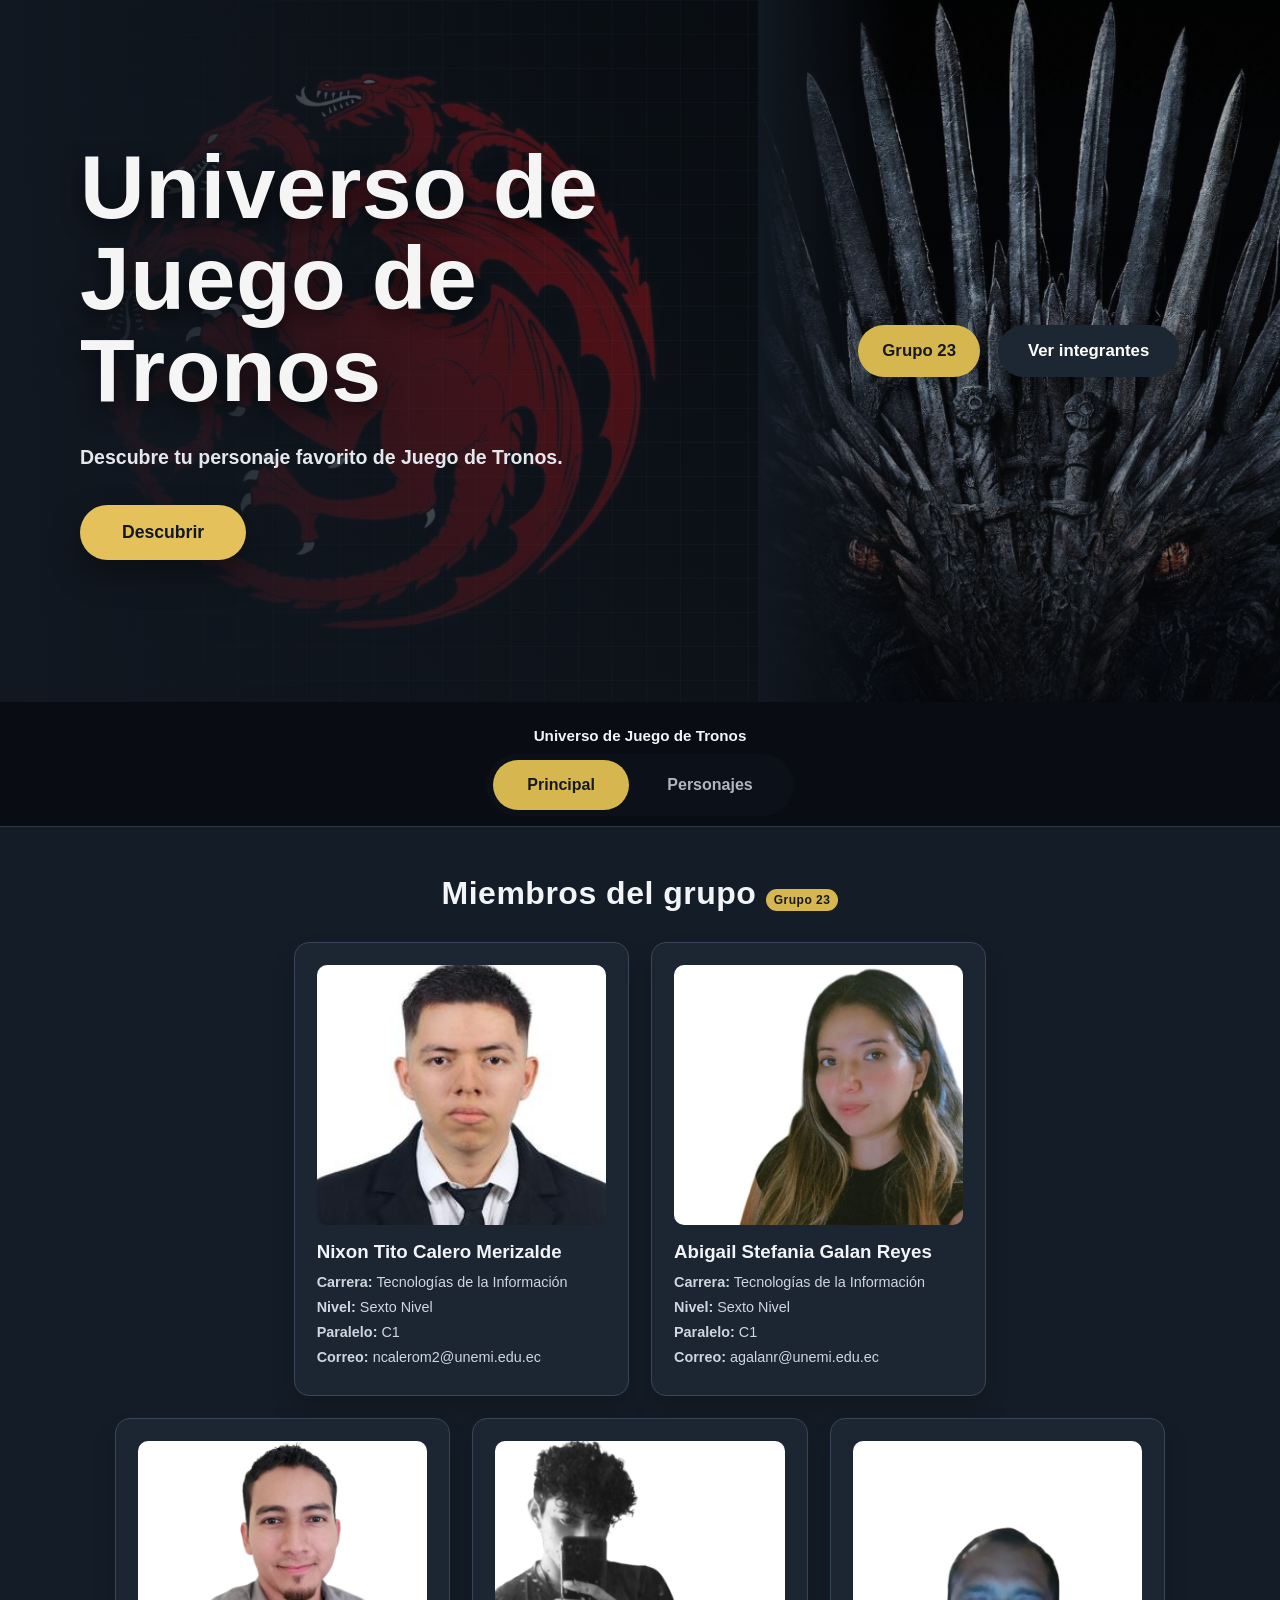
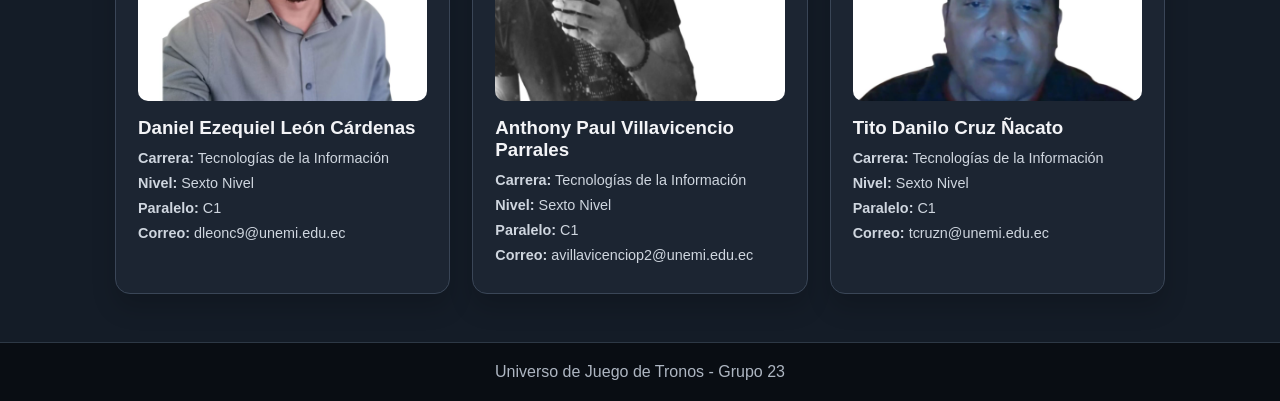
==== commit be0c3d9a: "Update index.html" ====
--- a/index.html
+++ b/index.html
@@ -62,30 +62,30 @@
         </article>
 
         <article class="member-card">
-          <div class="avatar"></div>
-          <h3>Integrante 3</h3>
+          <img class="member-photo" src="assets/daniel.jpg" alt="Daniel Ezequiel León Cárdenas">
+          <h3>Daniel Ezequiel León Cárdenas </h3>
           <p><b>Carrera:</b> Tecnologías de la Información</p>
           <p><b>Nivel:</b> Sexto Nivel </p>
           <p><b>Paralelo:</b> C1 </p>
-          <p><b>Correo:</b> correo3@unemi.edu.ec</p>
+          <p><b>Correo:</b> dleonc9@unemi.edu.ec</p>
         </article>
 
         <article class="member-card">
-          <div class="avatar"></div>
-          <h3>Integrante 4</h3>
+          <img class="member-photo" src="assets/anthony.jpg" alt="Anthony Paul Villavicencio Parrales">
+          <h3>Anthony Paul Villavicencio Parrales </h3>
            <p><b>Carrera:</b> Tecnologías de la Información</p>
           <p><b>Nivel:</b> Sexto Nivel </p>
           <p><b>Paralelo:</b> C1 </p>
-          <p><b>Correo:</b> correo4@unemi.edu.ec</p>
+          <p><b>Correo:</b> avillavicenciop2@unemi.edu.ec</p>
         </article>
 
         <article class="member-card">
-          <div class="avatar"></div>
-          <h3>Integrante 5</h3>
+          <img class="member-photo" src="assets/tito.jpg" alt="Tito Danilo Cruz Ñacato">
+          <h3>Tito Danilo Cruz Ñacato </h3>
            <p><b>Carrera:</b> Tecnologías de la Información</p>
           <p><b>Nivel:</b> Sexto Nivel </p>
           <p><b>Paralelo:</b> C1 </p>
-          <p><b>Correo:</b> correo5@unemi.edu.ec</p>
+          <p><b>Correo:</b> tcruzn@unemi.edu.ec</p>
         </article>
       </div>
     </section>
--- a/styles.css
+++ b/styles.css
@@ -292,7 +292,7 @@
   width:100%;
   height:260px;
   object-fit:cover;
-  object-position:center top;
+  object-position:center 8%;
   display:block;
   border-radius:10px;
   margin-bottom:16px;
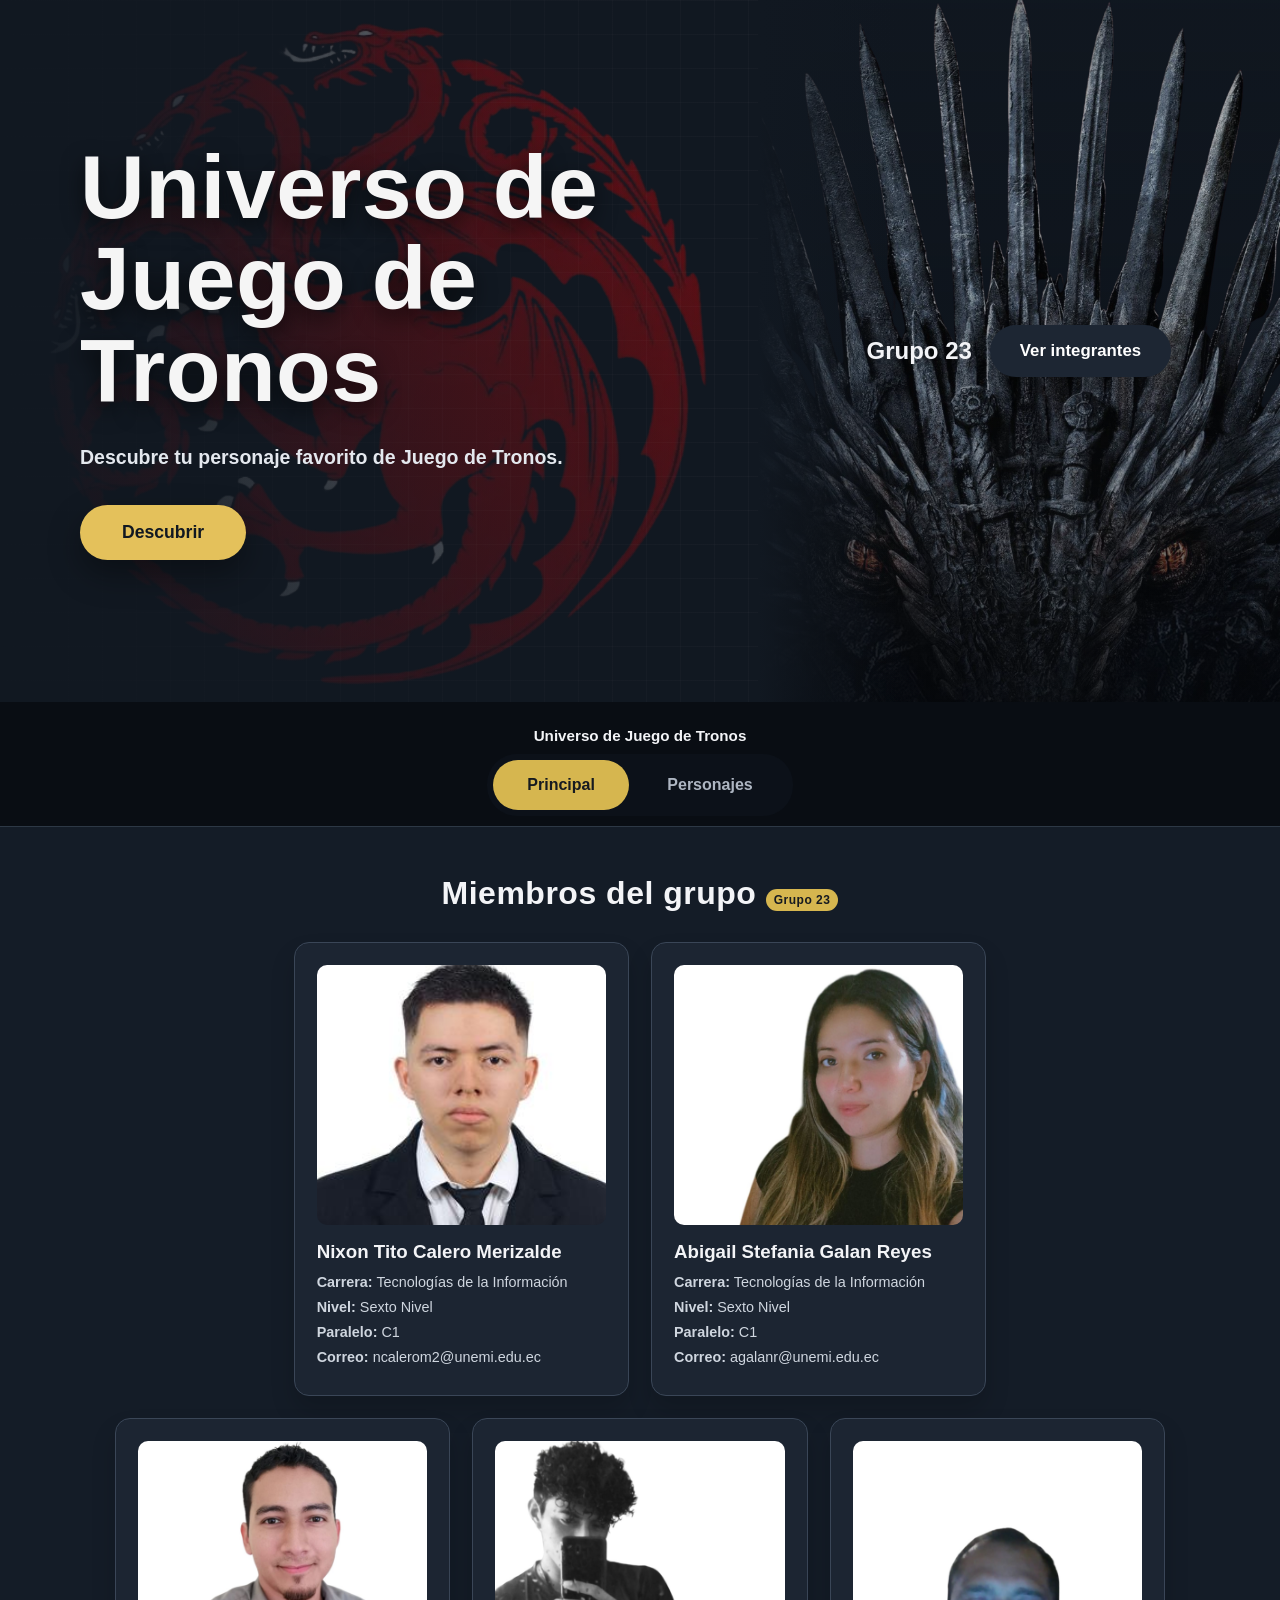
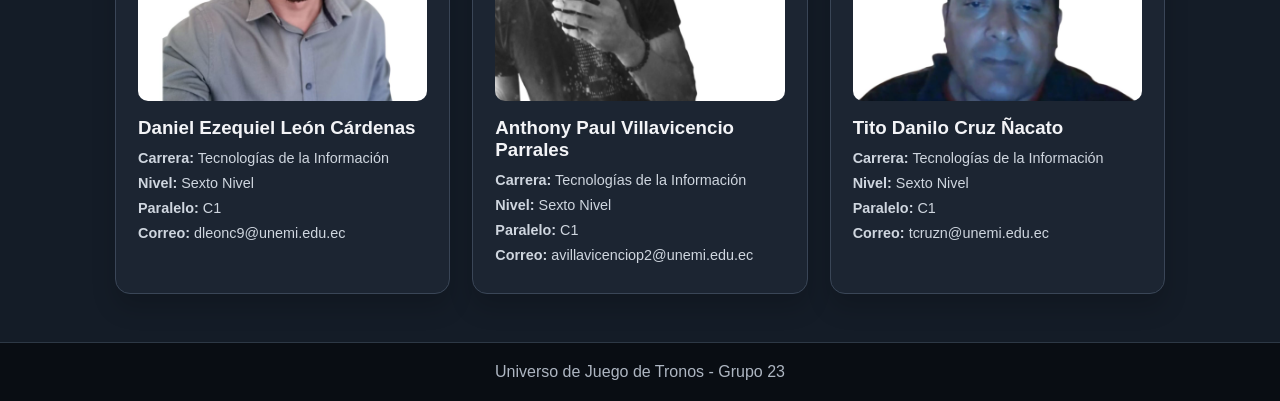
==== commit 4ba16654: "Update index.html" ====
--- a/index.html
+++ b/index.html
@@ -23,7 +23,7 @@
 
     <section class="hero-side">
       <div class="hero-card">
-        <span class="tag">Grupo 23</span>
+        <h2 class="hero-group">Grupo 23</h2>
         <a href="#integrantes" class="btn-dark">Ver integrantes</a>
       </div>
     </section>
@@ -45,46 +45,46 @@
       <div class="members-grid">
         <article class="member-card">
           <img class="member-photo" src="assets/nixon.jpg" alt="Foto de Nixon Tito Calero Merizalde">
-          <h3>Nixon Tito Calero Merizalde </h3>
+          <h3>Nixon Tito Calero Merizalde</h3>
           <p><b>Carrera:</b> Tecnologías de la Información</p>
-          <p><b>Nivel:</b> Sexto Nivel </p>
-          <p><b>Paralelo:</b> C1 </p>
+          <p><b>Nivel:</b> Sexto Nivel</p>
+          <p><b>Paralelo:</b> C1</p>
           <p><b>Correo:</b> ncalerom2@unemi.edu.ec</p>
         </article>
 
         <article class="member-card">
           <img class="member-photo" src="assets/abigail.jpg" alt="Abigail Stefania Galan Reyes">
-          <h3>Abigail Stefania Galan Reyes </h3>
-           <p><b>Carrera:</b> Tecnologías de la Información</p>
-          <p><b>Nivel:</b> Sexto Nivel </p>
-          <p><b>Paralelo:</b> C1 </p>
+          <h3>Abigail Stefania Galan Reyes</h3>
+          <p><b>Carrera:</b> Tecnologías de la Información</p>
+          <p><b>Nivel:</b> Sexto Nivel</p>
+          <p><b>Paralelo:</b> C1</p>
           <p><b>Correo:</b> agalanr@unemi.edu.ec</p>
         </article>
 
         <article class="member-card">
           <img class="member-photo" src="assets/daniel.jpg" alt="Daniel Ezequiel León Cárdenas">
-          <h3>Daniel Ezequiel León Cárdenas </h3>
+          <h3>Daniel Ezequiel León Cárdenas</h3>
           <p><b>Carrera:</b> Tecnologías de la Información</p>
-          <p><b>Nivel:</b> Sexto Nivel </p>
-          <p><b>Paralelo:</b> C1 </p>
+          <p><b>Nivel:</b> Sexto Nivel</p>
+          <p><b>Paralelo:</b> C1</p>
           <p><b>Correo:</b> dleonc9@unemi.edu.ec</p>
         </article>
 
         <article class="member-card">
           <img class="member-photo" src="assets/anthony.jpg" alt="Anthony Paul Villavicencio Parrales">
-          <h3>Anthony Paul Villavicencio Parrales </h3>
-           <p><b>Carrera:</b> Tecnologías de la Información</p>
-          <p><b>Nivel:</b> Sexto Nivel </p>
-          <p><b>Paralelo:</b> C1 </p>
+          <h3>Anthony Paul Villavicencio Parrales</h3>
+          <p><b>Carrera:</b> Tecnologías de la Información</p>
+          <p><b>Nivel:</b> Sexto Nivel</p>
+          <p><b>Paralelo:</b> C1</p>
           <p><b>Correo:</b> avillavicenciop2@unemi.edu.ec</p>
         </article>
 
         <article class="member-card">
           <img class="member-photo" src="assets/tito.jpg" alt="Tito Danilo Cruz Ñacato">
-          <h3>Tito Danilo Cruz Ñacato </h3>
-           <p><b>Carrera:</b> Tecnologías de la Información</p>
-          <p><b>Nivel:</b> Sexto Nivel </p>
-          <p><b>Paralelo:</b> C1 </p>
+          <h3>Tito Danilo Cruz Ñacato</h3>
+          <p><b>Carrera:</b> Tecnologías de la Información</p>
+          <p><b>Nivel:</b> Sexto Nivel</p>
+          <p><b>Paralelo:</b> C1</p>
           <p><b>Correo:</b> tcruzn@unemi.edu.ec</p>
         </article>
       </div>
